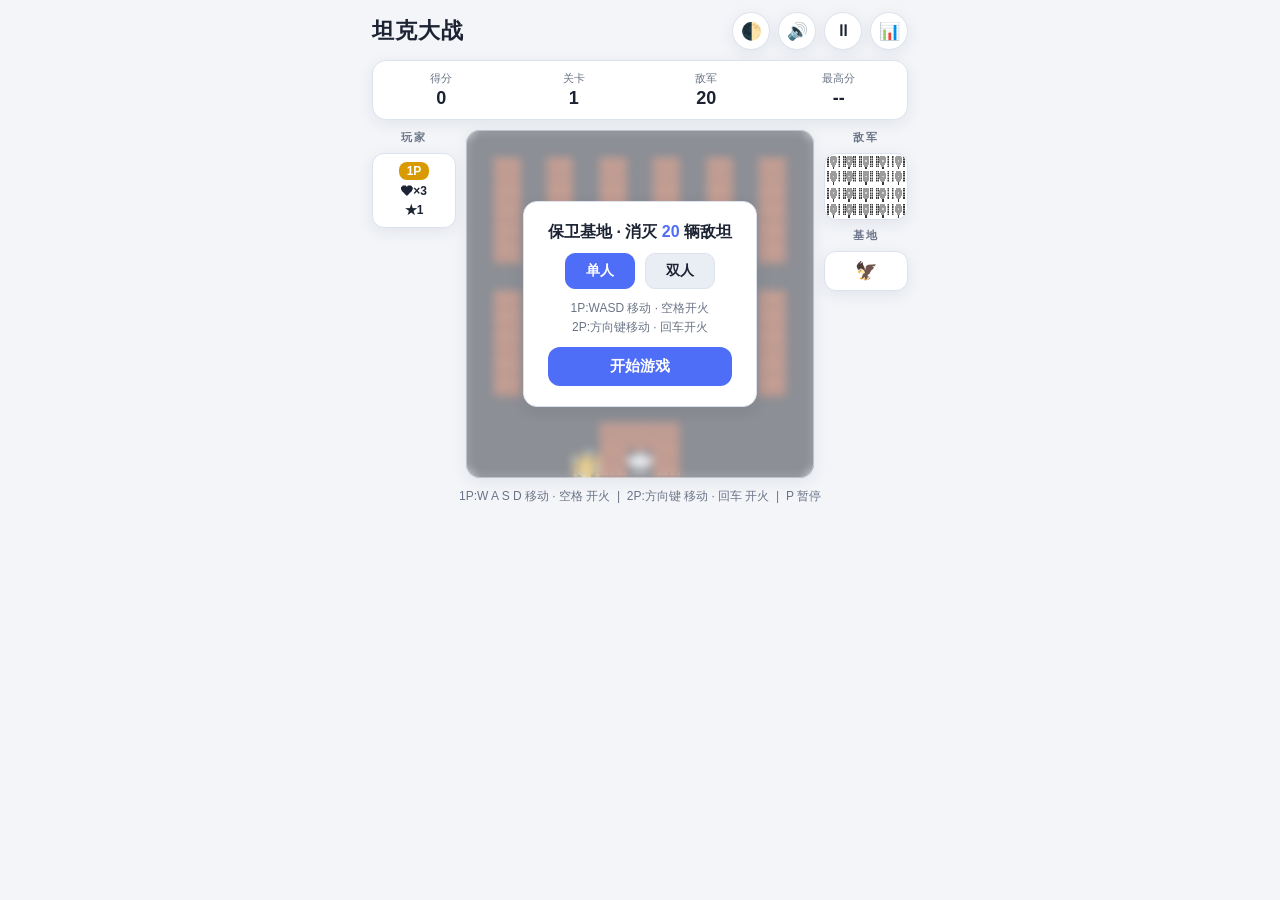
==== games/battle-city/index.html @ 09a28ff8 "新增坦克大战(Battle City):Web 双人同屏 + 小程序单人,35 关复刻 - 引擎:UMD 纯逻辑(地形/碰撞/6 道具/敌 AI/计分),62 项单测 - Web:像素精灵管线、双人键" ====
<!DOCTYPE html>
<html lang="zh-CN" data-theme="auto">
<head>
  <meta charset="UTF-8">
  <meta name="viewport" content="width=device-width, initial-scale=1.0, maximum-scale=1.0, user-scalable=no, viewport-fit=cover">
  <meta name="description" content="坦克大战 — 红白机经典复刻:保卫基地、35 关、双人同屏">
  <title>坦克大战</title>
  <!-- PWA(清单与图标在仓库根目录) -->
  <link rel="manifest" href="../../manifest.json">
  <link rel="icon" type="image/png" href="../../icons/icon-192.png">
  <!-- iOS 主屏 Web App -->
  <meta name="apple-mobile-web-app-capable" content="yes">
  <meta name="mobile-web-app-capable" content="yes">
  <meta name="apple-mobile-web-app-status-bar-style" content="black-translucent">
  <meta name="apple-mobile-web-app-title" content="坦克大战">
  <link rel="apple-touch-icon" href="../../icons/icon-180.png">
  <link rel="stylesheet" href="battle-city.css">
  <script src="engine.js" defer></script>
  <script src="levels.js" defer></script>
  <script src="sprites.js" defer></script>
  <script src="app.js" defer></script>
</head>
<body>
  <div class="app">

    <!-- 顶部栏 -->
    <header class="topbar">
      <h1 class="title">坦克大战</h1>
      <div class="topbar-actions">
        <button id="btn-theme" class="icon-btn" title="主题:跟随系统" aria-label="切换主题">🌓</button>
        <button id="btn-sound" class="icon-btn" title="音效" aria-label="音效开关">🔊</button>
        <button id="btn-pause" class="icon-btn" title="暂停" aria-label="暂停">⏸</button>
        <button id="btn-history" class="icon-btn" title="历史记录" aria-label="历史记录">📊</button>
      </div>
    </header>

    <!-- 状态栏 -->
    <section class="status-bar">
      <div class="stat">
        <span class="stat-label">得分</span>
        <span class="stat-value" id="stat-score">0</span>
      </div>
      <div class="stat">
        <span class="stat-label">关卡</span>
        <span class="stat-value" id="stat-stage">1</span>
      </div>
      <div class="stat">
        <span class="stat-label">敌军</span>
        <span class="stat-value" id="stat-enemy">20</span>
      </div>
      <div class="stat">
        <span class="stat-label">最高分</span>
        <span class="stat-value" id="stat-best">--</span>
      </div>
    </section>

    <!-- 游戏舞台 -->
    <main class="stage">
      <aside class="panel">
        <span class="panel-label">玩家</span>
        <div class="side-box" id="p1-box">
          <b class="side-tag tag-p1">1P</b>
          <span class="side-val" id="p1-lives">❤×3</span>
          <span class="side-val" id="p1-power">★1</span>
        </div>
        <div class="side-box" id="p2-box" hidden>
          <b class="side-tag tag-p2">2P</b>
          <span class="side-val" id="p2-lives">❤×3</span>
          <span class="side-val" id="p2-power">★1</span>
        </div>
      </aside>

      <div class="board-wrap">
        <canvas id="board" aria-label="坦克大战战场"></canvas>
        <!-- 开始遮罩 -->
        <div class="start-overlay" id="start-overlay">
          <div class="start-card">
            <p class="start-title">保卫基地 · 消灭 <b>20</b> 辆敌坦</p>
            <div class="mode-pick" role="group" aria-label="游戏模式">
              <button class="mode-btn active" id="btn-mode-1p">单人</button>
              <button class="mode-btn" id="btn-mode-2p">双人</button>
            </div>
            <p class="start-hint" id="start-hint">1P:WASD 移动 · 空格开火<br>2P:方向键移动 · 回车开火</p>
            <button class="btn btn-primary" id="btn-start">开始游戏</button>
          </div>
        </div>
        <!-- 暂停遮罩 -->
        <div class="start-overlay" id="pause-overlay" hidden>
          <div class="start-card">
            <p class="start-title">已暂停</p>
            <button class="btn btn-primary" id="btn-resume">继续</button>
            <button class="btn btn-ghost" id="btn-finish">结束本局</button>
          </div>
        </div>
      </div>

      <aside class="panel">
        <span class="panel-label">敌军</span>
        <canvas id="cv-enemy" class="preview"></canvas>
        <span class="panel-label">基地</span>
        <span class="side-val base-state" id="base-state">🦅</span>
      </aside>
    </main>

    <!-- 触控按钮(触屏设备显示) -->
    <section class="touch-controls" id="touch-controls">
      <div class="dpad">
        <button class="tc-btn tc-up" id="tc-up" aria-label="上">▲</button>
        <button class="tc-btn tc-left" id="tc-left" aria-label="左">◀</button>
        <button class="tc-btn tc-right" id="tc-right" aria-label="右">▶</button>
        <button class="tc-btn tc-down" id="tc-down" aria-label="下">▼</button>
        <span class="dpad-center" aria-hidden="true"></span>
      </div>
      <button class="tc-btn tc-fire" id="tc-fire" aria-label="开火">FIRE</button>
    </section>

    <footer class="foot-tip">1P:W A S D 移动 · 空格 开火 &nbsp;|&nbsp; 2P:方向键 移动 · 回车 开火 &nbsp;|&nbsp; P 暂停</footer>
  </div>

  <!-- 结果浮层 -->
  <div class="modal" id="result-modal" hidden>
    <div class="modal-card">
      <p class="result-emoji" id="result-emoji">🎮</p>
      <h2 class="result-title" id="result-title">游戏结束</h2>
      <p class="result-record" id="result-record" hidden>🏆 新纪录!</p>
      <div class="result-stats" id="result-stats">
        <div class="result-stat">
          <span class="result-stat-label">1P 得分</span>
          <span class="result-stat-value" id="result-p1">0</span>
        </div>
        <div class="result-stat" id="result-p2-stat">
          <span class="result-stat-label">2P 得分</span>
          <span class="result-stat-value" id="result-p2">0</span>
        </div>
        <div class="result-stat">
          <span class="result-stat-label">到达关卡</span>
          <span class="result-stat-value" id="result-stage">1</span>
        </div>
      </div>
      <p class="result-sub">用时 <b id="result-duration">0:00</b> · 历史最佳 <b id="result-best">0</b></p>
      <div class="modal-actions">
        <button class="btn btn-primary" id="btn-retry">再来一局</button>
        <a class="btn btn-ghost" href="../../index.html">返回大厅</a>
      </div>
    </div>
  </div>

  <!-- 历史记录抽屉 -->
  <div class="drawer-mask" id="drawer-mask" hidden></div>
  <aside class="drawer" id="drawer" hidden aria-label="历史记录">
    <header class="drawer-header">
      <h2>历史记录</h2>
      <button class="icon-btn" id="btn-close-drawer" aria-label="关闭">✕</button>
    </header>

    <section class="drawer-section">
      <h3>历史最佳</h3>
      <div class="best-summary">
        <div class="result-stat">
          <span class="result-stat-label">最高分</span>
          <span class="result-stat-value" id="drawer-best-score">--</span>
        </div>
        <div class="result-stat">
          <span class="result-stat-label">到达关卡</span>
          <span class="result-stat-value" id="drawer-best-level">--</span>
        </div>
      </div>
    </section>

    <section class="drawer-section">
      <h3>最近对局</h3>
      <ul class="record-list" id="record-list"></ul>
      <button class="btn btn-danger-ghost" id="btn-clear">清空全部记录</button>
    </section>
  </aside>
</body>
</html>
---- games/battle-city/battle-city.css ----
/* ============ 主题变量(与 schulte/tetris 一致) ============ */
:root {
  --bg: #f3f5f9;
  --bg-card: #ffffff;
  --bg-inset: #e9edf4;
  --text: #1c2333;
  --text-sub: #6b7487;
  --border: #dde3ee;
  --primary: #4f6ef7;
  --primary-weak: #e4e9fe;
  --success: #2fa96e;
  --success-weak: #e0f5ea;
  --danger: #e5484d;
  --danger-weak: #fde8e9;
  --shadow: 0 4px 16px rgba(28, 35, 51, 0.08);
  --radius: 14px;
}

[data-theme="dark"] {
  --bg: #12151d;
  --bg-card: #1b2030;
  --bg-inset: #232a3d;
  --text: #e8ebf4;
  --text-sub: #8f98ad;
  --border: #2c344a;
  --primary: #6d87ff;
  --primary-weak: #26304f;
  --success: #3ecf8e;
  --success-weak: #17362a;
  --danger: #ff6369;
  --danger-weak: #3d2023;
  --shadow: 0 4px 16px rgba(0, 0, 0, 0.4);
}

@media (prefers-color-scheme: dark) {
  html[data-theme="auto"] {
    --bg: #12151d;
    --bg-card: #1b2030;
    --bg-inset: #232a3d;
    --text: #e8ebf4;
    --text-sub: #8f98ad;
    --border: #2c344a;
    --primary: #6d87ff;
    --primary-weak: #26304f;
    --success: #3ecf8e;
    --success-weak: #17362a;
    --danger: #ff6369;
    --danger-weak: #3d2023;
    --shadow: 0 4px 16px rgba(0, 0, 0, 0.4);
  }
}

/* ============ 基础 ============ */
* {
  margin: 0;
  padding: 0;
  box-sizing: border-box;
  -webkit-tap-highlight-color: transparent;
}

html,
body {
  overscroll-behavior: none;
}

body {
  font-family: -apple-system, BlinkMacSystemFont, "PingFang SC", "Microsoft YaHei",
    "Segoe UI", Roboto, sans-serif;
  background: var(--bg);
  color: var(--text);
  min-height: 100vh;
  min-height: 100dvh;
  -webkit-touch-callout: none;
  -webkit-user-select: none;
  user-select: none;
  transition: background 0.25s, color 0.25s;
}

.app {
  max-width: 560px;
  margin: 0 auto;
  padding: calc(12px + env(safe-area-inset-top)) calc(12px + env(safe-area-inset-right))
    calc(16px + env(safe-area-inset-bottom)) calc(12px + env(safe-area-inset-left));
  display: flex;
  flex-direction: column;
  gap: 10px;
}

button {
  font-family: inherit;
  cursor: pointer;
  border: none;
  background: none;
  color: inherit;
  touch-action: manipulation;
}

/* hidden 属性优先于元素自身的 display 声明 */
[hidden] {
  display: none !important;
}

/* ============ 顶部栏 ============ */
.topbar {
  display: flex;
  align-items: center;
  justify-content: space-between;
}

.title {
  font-size: 22px;
  font-weight: 700;
  letter-spacing: 1px;
}

.topbar-actions {
  display: flex;
  gap: 8px;
}

.icon-btn {
  width: 38px;
  height: 38px;
  border-radius: 50%;
  background: var(--bg-card);
  border: 1px solid var(--border);
  font-size: 17px;
  display: flex;
  align-items: center;
  justify-content: center;
  transition: transform 0.15s, background 0.2s;
  box-shadow: var(--shadow);
}

.icon-btn:active {
  transform: scale(0.94);
}

/* ============ 状态栏 ============ */
.status-bar {
  display: grid;
  grid-template-columns: repeat(4, 1fr);
  gap: 8px;
  background: var(--bg-card);
  border: 1px solid var(--border);
  border-radius: var(--radius);
  padding: 10px 6px;
  box-shadow: var(--shadow);
}

.stat {
  display: flex;
  flex-direction: column;
  align-items: center;
  gap: 2px;
  min-width: 0;
}

.stat-label {
  font-size: 11px;
  color: var(--text-sub);
}

.stat-value {
  font-size: 18px;
  font-weight: 700;
  font-variant-numeric: tabular-nums;
  white-space: nowrap;
}

/* ============ 游戏舞台 ============ */
.stage {
  display: flex;
  align-items: flex-start;
  justify-content: center;
  gap: 10px;
}

.panel {
  display: flex;
  flex-direction: column;
  gap: 8px;
  width: clamp(56px, 16vw, 84px);
  flex: 0 0 auto;
}

.panel-label {
  font-size: 11px;
  font-weight: 600;
  letter-spacing: 2px;
  color: var(--text-sub);
  text-align: center;
}

.side-box {
  display: flex;
  flex-direction: column;
  align-items: center;
  gap: 4px;
  background: var(--bg-card);
  border: 1px solid var(--border);
  border-radius: 12px;
  padding: 8px 4px;
  box-shadow: var(--shadow);
}

.side-tag {
  font-size: 12px;
  font-weight: 700;
  padding: 2px 8px;
  border-radius: 8px;
  color: #fff;
}

.tag-p1 {
  background: #d89a00;
}

.tag-p2 {
  background: #2fa045;
}

.side-val {
  font-size: 12px;
  font-weight: 600;
  font-variant-numeric: tabular-nums;
  white-space: nowrap;
}

.base-state {
  text-align: center;
  font-size: 18px;
  background: var(--bg-card);
  border: 1px solid var(--border);
  border-radius: 12px;
  padding: 8px 4px;
  box-shadow: var(--shadow);
}

.base-state.destroyed {
  animation: blink 0.6s steps(1) infinite;
}

@keyframes blink {
  50% { opacity: 0.25; }
}

.preview {
  width: 100%;
  aspect-ratio: 5 / 4;
  background: var(--bg-card);
  border: 1px solid var(--border);
  border-radius: 12px;
  box-shadow: var(--shadow);
  display: block;
  image-rendering: pixelated;
}

.board-wrap {
  position: relative;
  flex: 0 1 auto;
  width: min(100%, 58dvh, 460px);
  aspect-ratio: 1;
  min-width: 0;
}

#board {
  width: 100%;
  height: 100%;
  display: block;
  background: #10141c;
  border: 1px solid var(--border);
  border-radius: var(--radius);
  box-shadow: var(--shadow);
  image-rendering: pixelated;
}

/* ============ 开始 / 暂停遮罩 ============ */
.start-overlay {
  position: absolute;
  inset: 0;
  display: flex;
  align-items: center;
  justify-content: center;
  background: color-mix(in srgb, var(--bg) 55%, transparent);
  backdrop-filter: blur(4px);
  border-radius: var(--radius);
  z-index: 5;
}

.start-overlay[hidden] {
  display: none;
}

.start-card {
  background: var(--bg-card);
  border: 1px solid var(--border);
  border-radius: var(--radius);
  box-shadow: var(--shadow);
  padding: 20px 24px;
  text-align: center;
  display: flex;
  flex-direction: column;
  gap: 10px;
}

.start-title {
  font-size: 16px;
  font-weight: 600;
}

.start-title b {
  color: var(--primary);
}

.start-hint {
  font-size: 12px;
  color: var(--text-sub);
  line-height: 1.6;
}

/* 模式选择 */
.mode-pick {
  display: flex;
  justify-content: center;
  gap: 10px;
}

.mode-btn {
  padding: 8px 20px;
  border-radius: 10px;
  border: 1px solid var(--border);
  background: var(--bg-inset);
  color: var(--text);
  font-size: 14px;
  font-weight: 600;
  transition: transform 0.1s, background 0.15s, color 0.15s;
}

.mode-btn.active {
  background: var(--primary);
  border-color: var(--primary);
  color: #fff;
}

.mode-btn:active {
  transform: scale(0.94);
}

/* ============ 按钮 ============ */
.btn {
  padding: 10px 22px;
  border-radius: 12px;
  font-size: 15px;
  font-weight: 600;
  transition: transform 0.12s, opacity 0.2s, background 0.2s;
  text-decoration: none;
  display: inline-block;
  text-align: center;
}

.btn:active {
  transform: scale(0.96);
}

.btn-primary {
  background: var(--primary);
  color: #fff;
}

.btn-ghost {
  background: var(--bg-inset);
  color: var(--text);
}

.btn-danger-ghost {
  background: none;
  color: var(--danger);
  border: 1px solid var(--danger-weak);
  font-size: 13px;
  padding: 8px 16px;
  align-self: center;
}

.btn-danger-ghost:hover {
  background: var(--danger-weak);
}

/* ============ 触控(方向盘 + FIRE) ============ */
.touch-controls {
  display: none;
  align-items: center;
  justify-content: space-between;
  gap: 16px;
  padding: 4px 12px;
  touch-action: none;
}

.dpad {
  position: relative;
  display: grid;
  grid-template-columns: repeat(3, 56px);
  grid-template-rows: repeat(3, 56px);
  gap: 2px;
}

.dpad-center {
  grid-column: 2;
  grid-row: 2;
  background: var(--bg-inset);
  border-radius: 12px;
  opacity: 0.5;
}

.tc-up    { grid-column: 2; grid-row: 1; }
.tc-left  { grid-column: 1; grid-row: 2; }
.tc-right { grid-column: 3; grid-row: 2; }
.tc-down  { grid-column: 2; grid-row: 3; }

.tc-btn {
  border-radius: 12px;
  background: var(--bg-card);
  border: 1px solid var(--border);
  box-shadow: var(--shadow);
  font-size: 20px;
  font-weight: 600;
  color: var(--text);
  display: flex;
  align-items: center;
  justify-content: center;
  transition: transform 0.08s, background 0.15s;
  -webkit-user-select: none;
  user-select: none;
}

.tc-btn:active,
.tc-btn.pressing {
  transform: scale(0.95);
  background: var(--primary-weak);
  border-color: var(--primary);
  color: var(--primary);
}

.tc-fire {
  width: 96px;
  height: 96px;
  border-radius: 50%;
  background: var(--danger);
  border-color: var(--danger);
  color: #fff;
  font-size: 17px;
  letter-spacing: 2px;
}

.tc-fire:active,
.tc-fire.pressing {
  background: var(--danger);
  color: #fff;
  border-color: var(--danger);
}

@media (pointer: coarse) {
  .touch-controls {
    display: flex;
  }

  .foot-tip {
    display: none;
  }
}

/* ============ 结果浮层 ============ */
.modal {
  position: fixed;
  inset: 0;
  display: flex;
  align-items: center;
  justify-content: center;
  background: rgba(10, 14, 24, 0.45);
  backdrop-filter: blur(3px);
  z-index: 20;
  animation: fadein 0.2s;
}

.modal[hidden] {
  display: none;
}

.modal-card {
  background: var(--bg-card);
  border-radius: 18px;
  padding: 28px 30px;
  width: min(88vw, 340px);
  text-align: center;
  display: flex;
  flex-direction: column;
  gap: 14px;
  animation: popin 0.25s cubic-bezier(0.34, 1.56, 0.64, 1);
}

@keyframes fadein {
  from { opacity: 0; }
  to { opacity: 1; }
}

@keyframes popin {
  from { opacity: 0; transform: scale(0.85); }
  to { opacity: 1; transform: scale(1); }
}

.result-emoji {
  font-size: 44px;
  line-height: 1;
}

.result-title {
  font-size: 20px;
  font-weight: 700;
}

.result-record {
  color: var(--success);
  font-weight: 700;
  font-size: 15px;
}

.result-stats {
  display: grid;
  grid-template-columns: repeat(3, 1fr);
  gap: 8px;
  background: var(--bg-inset);
  border-radius: 12px;
  padding: 12px 8px;
}

.result-stat {
  display: flex;
  flex-direction: column;
  gap: 2px;
}

.result-stat-label {
  font-size: 11px;
  color: var(--text-sub);
}

.result-stat-value {
  font-size: 15px;
  font-weight: 700;
  font-variant-numeric: tabular-nums;
}

.result-sub {
  font-size: 13px;
  color: var(--text-sub);
}

.result-sub b {
  color: var(--primary);
  font-variant-numeric: tabular-nums;
}

.modal-actions {
  display: flex;
  gap: 10px;
  justify-content: center;
}

/* ============ 历史抽屉 ============ */
.drawer-mask {
  position: fixed;
  inset: 0;
  background: rgba(10, 14, 24, 0.4);
  z-index: 30;
  animation: fadein 0.2s;
}

.drawer-mask[hidden] {
  display: none;
}

.drawer {
  position: fixed;
  top: 0;
  right: 0;
  bottom: 0;
  width: min(88vw, 360px);
  background: var(--bg-card);
  z-index: 31;
  display: flex;
  flex-direction: column;
  padding: 18px;
  gap: 16px;
  overflow-y: auto;
  overscroll-behavior: contain;
  animation: slidein 0.25s cubic-bezier(0.25, 1, 0.4, 1);
  box-shadow: -8px 0 24px rgba(0, 0, 0, 0.15);
}

.drawer[hidden] {
  display: none;
}

@keyframes slidein {
  from { transform: translateX(100%); }
  to { transform: translateX(0); }
}

.drawer-header {
  display: flex;
  align-items: center;
  justify-content: space-between;
}

.drawer-header h2 {
  font-size: 18px;
}

.drawer-section {
  display: flex;
  flex-direction: column;
  gap: 10px;
}

.drawer-section h3 {
  font-size: 13px;
  color: var(--text-sub);
  font-weight: 600;
}

.best-summary {
  background: var(--bg-inset);
  border-radius: 12px;
  padding: 14px;
  display: grid;
  grid-template-columns: repeat(2, 1fr);
  gap: 8px;
}

.best-summary .result-stat-value {
  color: var(--primary);
}

.record-list {
  list-style: none;
  display: flex;
  flex-direction: column;
  gap: 6px;
}

.record-item {
  display: flex;
  align-items: center;
  justify-content: space-between;
  gap: 8px;
  padding: 9px 12px;
  background: var(--bg-inset);
  border-radius: 10px;
  font-size: 13px;
}

.record-item .rec-score {
  font-weight: 700;
  color: var(--primary);
  font-variant-numeric: tabular-nums;
  flex: 0 0 auto;
}

.record-item .rec-meta {
  color: var(--text-sub);
  font-size: 11px;
  text-align: right;
  min-width: 0;
}

.record-empty {
  text-align: center;
  color: var(--text-sub);
  font-size: 13px;
  padding: 24px 0;
}

/* ============ 底部提示 ============ */
.foot-tip {
  text-align: center;
  font-size: 12px;
  color: var(--text-sub);
}

/* ============ 小屏适配 ============ */
@media (max-width: 400px) {
  .app {
    padding: 10px 8px 14px;
    gap: 8px;
  }

  .title {
    font-size: 19px;
  }

  .stat-value {
    font-size: 16px;
  }

  .board-wrap {
    width: 100%;
  }

  .dpad {
    grid-template-columns: repeat(3, 48px);
    grid-template-rows: repeat(3, 48px);
  }

  .tc-fire {
    width: 84px;
    height: 84px;
  }
}
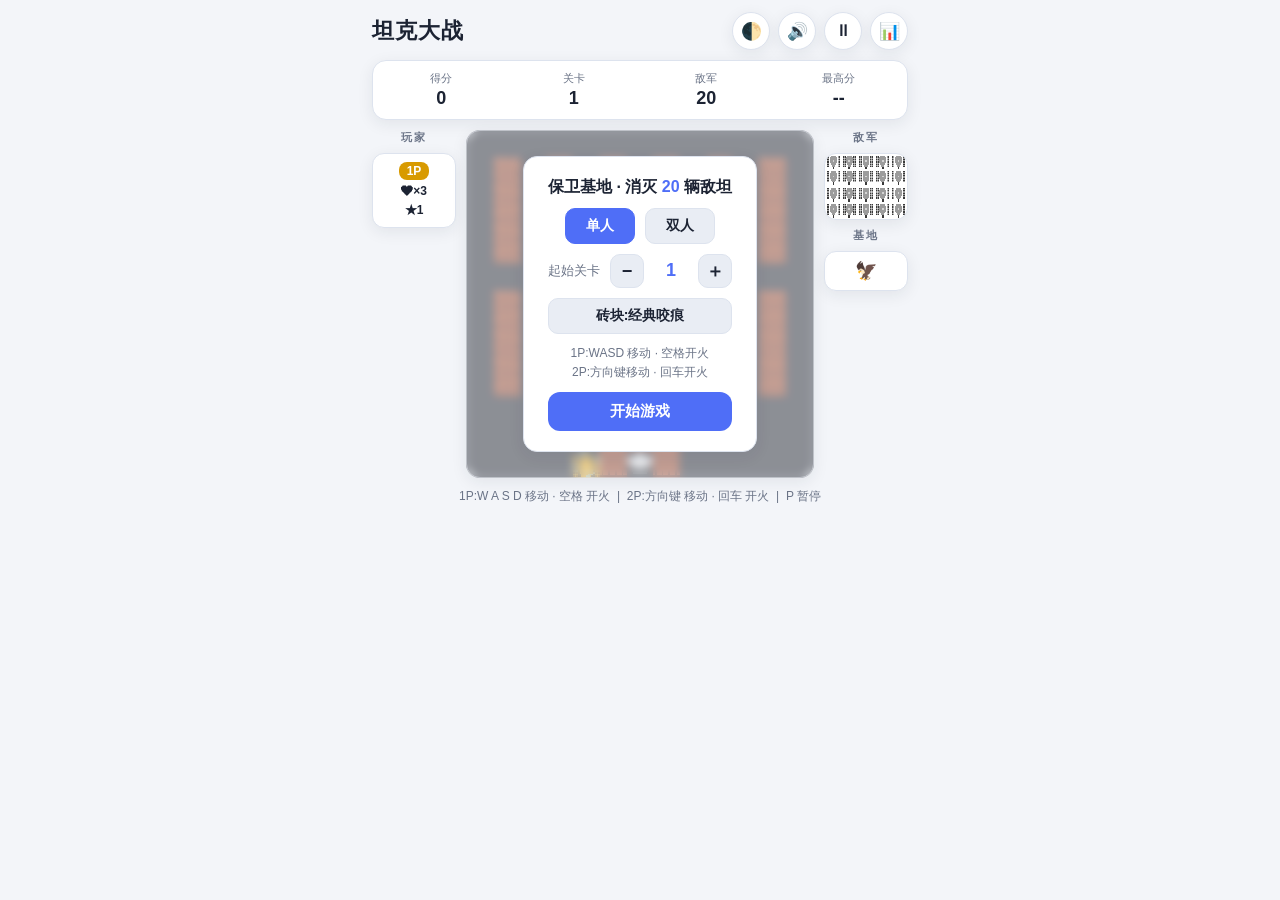
==== commit 18b53061: "坦克大战体验优化:摇杆操控 + 手机棋盘放大 + 自由选关 + 砖块一击整块模式 - 引擎:RULES.wholeBrick 规则(命中毁整块 16×16 砖,默认关=经典 16×8 咬痕),运行时可" ====
--- a/games/battle-city/index.html
+++ b/games/battle-city/index.html
@@ -80,6 +80,13 @@
               <button class="mode-btn active" id="btn-mode-1p">单人</button>
               <button class="mode-btn" id="btn-mode-2p">双人</button>
             </div>
+            <div class="opt-row" role="group" aria-label="起始关卡">
+              <span class="opt-label">起始关卡</span>
+              <button class="opt-btn" id="btn-stage-down" aria-label="上一关">−</button>
+              <span class="opt-num" id="stage-num">1</span>
+              <button class="opt-btn" id="btn-stage-up" aria-label="下一关">＋</button>
+            </div>
+            <button class="mode-btn" id="btn-brick" title="切换砖块破坏方式">砖块:经典咬痕</button>
             <p class="start-hint" id="start-hint">1P:WASD 移动 · 空格开火<br>2P:方向键移动 · 回车开火</p>
             <button class="btn btn-primary" id="btn-start">开始游戏</button>
           </div>
@@ -102,14 +109,10 @@
       </aside>
     </main>
 
-    <!-- 触控按钮(触屏设备显示) -->
+    <!-- 触控摇杆 + FIRE(触屏设备显示) -->
     <section class="touch-controls" id="touch-controls">
-      <div class="dpad">
-        <button class="tc-btn tc-up" id="tc-up" aria-label="上">▲</button>
-        <button class="tc-btn tc-left" id="tc-left" aria-label="左">◀</button>
-        <button class="tc-btn tc-right" id="tc-right" aria-label="右">▶</button>
-        <button class="tc-btn tc-down" id="tc-down" aria-label="下">▼</button>
-        <span class="dpad-center" aria-hidden="true"></span>
+      <div class="joy" id="joy" aria-label="方向摇杆">
+        <span class="joy-knob" id="joy-knob"></span>
       </div>
       <button class="tc-btn tc-fire" id="tc-fire" aria-label="开火">FIRE</button>
     </section>
--- a/games/battle-city/battle-city.css
+++ b/games/battle-city/battle-city.css
@@ -347,6 +347,40 @@
   transform: scale(0.94);
 }
 
+/* 起始关卡选择 / 砖块选项 */
+.opt-row {
+  display: flex;
+  align-items: center;
+  justify-content: center;
+  gap: 10px;
+}
+
+.opt-label {
+  font-size: 13px;
+  color: var(--text-sub);
+}
+
+.opt-btn {
+  width: 34px;
+  height: 34px;
+  border-radius: 10px;
+  border: 1px solid var(--border);
+  background: var(--bg-inset);
+  color: var(--text);
+  font-size: 18px;
+  font-weight: 600;
+  line-height: 1;
+}
+
+.opt-num {
+  min-width: 34px;
+  font-size: 18px;
+  font-weight: 700;
+  color: var(--primary);
+  text-align: center;
+  font-variant-numeric: tabular-nums;
+}
+
 /* ============ 按钮 ============ */
 .btn {
   padding: 10px 22px;
@@ -386,36 +420,55 @@
   background: var(--danger-weak);
 }
 
-/* ============ 触控(方向盘 + FIRE) ============ */
+/* ============ 触控(摇杆 + FIRE) ============ */
 .touch-controls {
   display: none;
   align-items: center;
   justify-content: space-between;
   gap: 16px;
-  padding: 4px 12px;
+  padding: 4px 24px;
   touch-action: none;
 }
 
-.dpad {
+.joy {
   position: relative;
-  display: grid;
-  grid-template-columns: repeat(3, 56px);
-  grid-template-rows: repeat(3, 56px);
-  gap: 2px;
-}
-
-.dpad-center {
-  grid-column: 2;
-  grid-row: 2;
-  background: var(--bg-inset);
-  border-radius: 12px;
-  opacity: 0.5;
-}
-
-.tc-up    { grid-column: 2; grid-row: 1; }
-.tc-left  { grid-column: 1; grid-row: 2; }
-.tc-right { grid-column: 3; grid-row: 2; }
-.tc-down  { grid-column: 2; grid-row: 3; }
+  width: 150px;
+  height: 150px;
+  border-radius: 50%;
+  background: var(--bg-card);
+  border: 1px solid var(--border);
+  box-shadow: var(--shadow);
+  touch-action: none;
+  -webkit-user-select: none;
+  user-select: none;
+}
+
+/* 中心准星提示 */
+.joy::before {
+  content: '';
+  position: absolute;
+  left: 50%;
+  top: 50%;
+  width: 8px;
+  height: 8px;
+  margin: -4px 0 0 -4px;
+  border-radius: 50%;
+  background: var(--border);
+}
+
+.joy-knob {
+  position: absolute;
+  left: 50%;
+  top: 50%;
+  width: 62px;
+  height: 62px;
+  margin: -31px 0 0 -31px;
+  border-radius: 50%;
+  background: var(--primary);
+  opacity: 0.92;
+  box-shadow: 0 4px 12px rgba(0, 0, 0, 0.25);
+  pointer-events: none;
+}
 
 .tc-btn {
   border-radius: 12px;
@@ -687,6 +740,41 @@
   color: var(--text-sub);
 }
 
+/* ============ 窄屏:棋盘独占整行放大,两侧信息条移到棋盘下方 ============ */
+@media (max-width: 560px) {
+  .stage {
+    flex-wrap: wrap;
+    gap: 8px;
+  }
+
+  .board-wrap {
+    order: -1;
+    width: 100%;
+  }
+
+  .panel {
+    flex: 1 1 40%;
+    flex-direction: row;
+    align-items: center;
+    justify-content: center;
+    gap: 10px;
+    width: auto;
+  }
+
+  .panel-label {
+    letter-spacing: 1px;
+  }
+
+  .preview {
+    width: 84px;
+  }
+
+  .side-box,
+  .base-state {
+    padding: 6px 10px;
+  }
+}
+
 /* ============ 小屏适配 ============ */
 @media (max-width: 400px) {
   .app {
@@ -706,9 +794,15 @@
     width: 100%;
   }
 
-  .dpad {
-    grid-template-columns: repeat(3, 48px);
-    grid-template-rows: repeat(3, 48px);
+  .joy {
+    width: 130px;
+    height: 130px;
+  }
+
+  .joy-knob {
+    width: 56px;
+    height: 56px;
+    margin: -28px 0 0 -28px;
   }
 
   .tc-fire {
